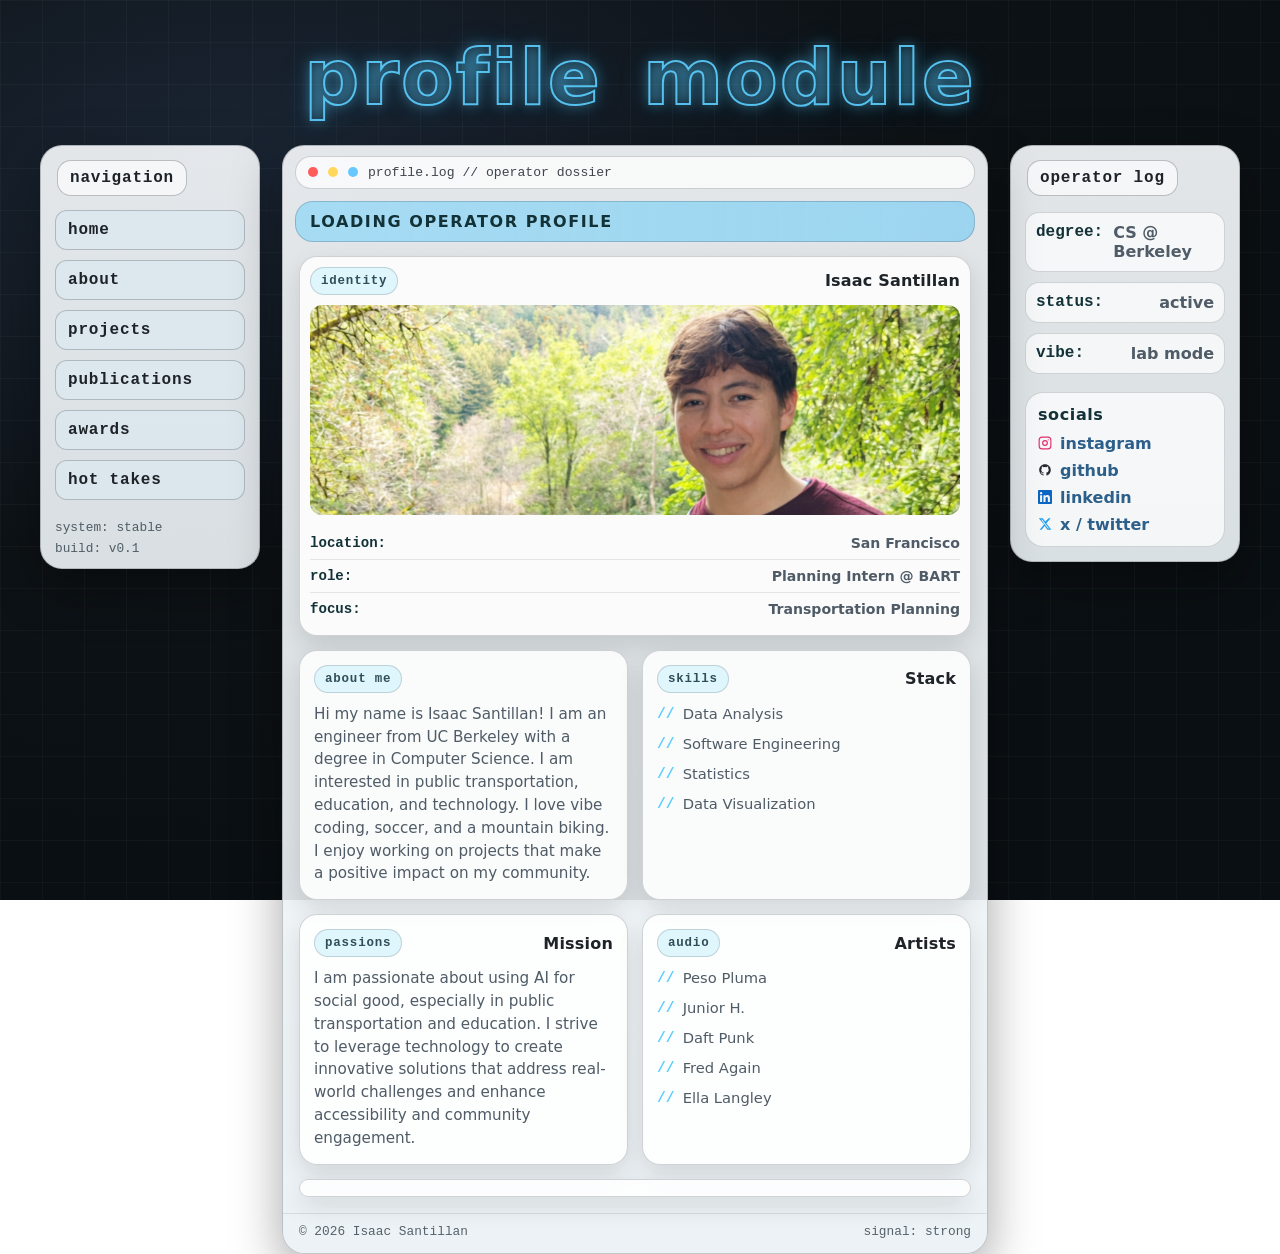
==== about.html @ b4577671 "Add website files" ====
<!doctype html>
<html lang="en">
<head>
  <meta charset="utf-8" />
  <meta name="viewport" content="width=device-width,initial-scale=1" />
  <title>About — Isaac Santillan</title>
  <link rel="stylesheet" href="styles.css" />
  <style>
    .profile-photo {
      width: 100%;
      border-radius: 12px;
      display: block;
      object-fit: cover;
      max-height: 210px;
    }
    .info-row {
      display: flex;
      justify-content: space-between;
      align-items: center;
      padding: 8px 0;
      border-bottom: 1px solid rgba(10,20,28,.10);
      font-size: .88rem;
    }
    .info-row:last-child { border-bottom: none; }
    .info-key {
      font-family: ui-monospace, SFMono-Regular, Menlo, Monaco, Consolas, monospace;
      font-weight: 900;
      color: #123238;
    }
    .info-val { color: var(--muted); font-weight: 700; }
    .slash-list {
      list-style: none;
      padding: 0;
      display: flex;
      flex-direction: column;
      gap: 8px;
      margin-top: 4px;
    }
    .slash-list li {
      display: flex;
      gap: 8px;
      color: var(--muted);
      font-size: .92rem;
      line-height: 1.5;
    }
    .slash-list li::before {
      content: "//";
      font-family: ui-monospace, SFMono-Regular, Menlo, Monaco, Consolas, monospace;
      font-weight: 900;
      color: var(--neon);
      flex-shrink: 0;
    }
    .hike-tile {
      grid-column: span 2;
      padding: 8px;
    }
    .hike-tile img {
      width: 100%;
      max-height: 200px;
      object-fit: cover;
      border-radius: 12px;
      display: block;
    }
  </style>
</head>
<body>
  <div class="bg-grid" aria-hidden="true"></div>

  <header class="hero">
    <h1 class="neon-title" aria-label="Profile Module">
      <span>Profile</span> <span>Module</span>
    </h1>
  </header>

  <main class="layout">

    <!-- LEFT NAV -->
    <aside class="panel nav-panel">
      <div class="panel-head">
        <div class="panel-chip">navigation</div>
      </div>
      <nav class="nav-list">
        <a class="nav-btn" href="index.html">home</a>
        <a class="nav-btn" href="about.html">about</a>
        <a class="nav-btn" href="internships.html">projects</a>
        <a class="nav-btn" href="publications.html">publications</a>
        <a class="nav-btn" href="awards.html">awards</a>
        <a class="nav-btn" href="spotify.html">hot takes</a>
      </nav>
      <div class="nav-footer">
        <div class="tiny">system: stable</div>
        <div class="tiny">build: v0.1</div>
      </div>
    </aside>

    <!-- CENTER CONSOLE -->
    <section class="panel console">
      <div class="console-top">
        <div class="console-strip">
          <span class="dot d1"></span>
          <span class="dot d2"></span>
          <span class="dot d3"></span>
          <span class="strip-text">profile.log // operator dossier</span>
        </div>
        <div class="console-banner">
          <span class="banner-text">LOADING OPERATOR PROFILE</span>
        </div>
      </div>

      <div class="console-body">

        <!-- Identity tile -->
        <article class="tile intro" style="padding:10px;">
          <div class="tile-head">
            <span class="tag">identity</span>
            <span class="title">Isaac Santillan</span>
          </div>
          <img class="profile-photo" src="images/me2.png" alt="Isaac Santillan"
            onerror="this.style.display='none';" />
          <div style="margin-top:12px;">
            <div class="info-row">
              <span class="info-key">location:</span>
              <span class="info-val">San Francisco</span>
            </div>
            <div class="info-row">
              <span class="info-key">role:</span>
              <span class="info-val">Planning Intern @ BART</span>
            </div>
            <div class="info-row">
              <span class="info-key">focus:</span>
              <span class="info-val">Transportation Planning</span>
            </div>
          </div>
        </article>

        <div class="tiles">

          <!-- About Me -->
          <div class="tile">
            <div class="tile-head"><span class="tag">about me</span></div>
            <p class="muted">
              Hi my name is Isaac Santillan! I am an engineer from UC Berkeley with a degree in
              Computer Science. I am interested in public transportation, education, and technology.
              I love vibe coding, soccer, and a mountain biking. I enjoy working on projects that make
              a positive impact on my community.
            </p>
          </div>

          <!-- Skills -->
          <div class="tile">
            <div class="tile-head"><span class="tag">skills</span><span class="title">Stack</span></div>
            <ul class="slash-list">
              <li>Data Analysis</li>
              <li>Software Engineering</li>
              <li>Statistics</li>
              <li>Data Visualization</li>
            </ul>
          </div>

          <!-- Passions -->
          <div class="tile">
            <div class="tile-head"><span class="tag">passions</span><span class="title">Mission</span></div>
            <p class="muted">
              I am passionate about using AI for social good, especially in public transportation and
              education. I strive to leverage technology to create innovative solutions that address
              real-world challenges and enhance accessibility and community engagement.
            </p>
          </div>

          <!-- Favorite Artists -->
          <div class="tile">
            <div class="tile-head"><span class="tag">audio</span><span class="title">Artists</span></div>
            <ul class="slash-list">
              <li>Peso Pluma</li>
              <li>Junior H.</li>
              <li>Daft Punk</li>
              <li>Fred Again</li>
              <li>Ella Langley</li>
            </ul>
          </div>

          <!-- Fun hike photo -->
          <div class="tile hike-tile">
            <img src="images/hike.jpeg" alt="Hiking"
              onerror="this.style.display='none';" />
          </div>

        </div>
      </div>

      <footer class="console-foot">
        <span class="tiny">© <span id="y"></span> Isaac Santillan</span>
        <span class="tiny">signal: strong</span>
      </footer>
    </section>

    <!-- RIGHT STATUS CAPSULE -->
    <aside class="panel status">
      <div class="panel-head">
        <div class="panel-chip">operator log</div>
      </div>

      <div class="status-box">
        <div class="status-row">
          <span class="k">degree:</span>
          <span class="v">CS @ Berkeley</span>
        </div>
        <div class="status-row">
          <span class="k">status:</span>
          <span class="v">active</span>
        </div>
        <div class="status-row">
          <span class="k">vibe:</span>
          <span class="v">lab mode</span>
        </div>
      </div>

      <div class="mini-card">
        <div class="mini-title">socials</div>
        <div class="mini-links">
          <a href="https://www.instagram.com/1saacsantillan/" target="_blank" rel="noopener">
            <svg width="14" height="14" viewBox="0 0 24 24" fill="none" stroke="#E1306C" stroke-width="2" stroke-linecap="round" stroke-linejoin="round" aria-hidden="true"><rect x="2" y="2" width="20" height="20" rx="5"/><circle cx="12" cy="12" r="4"/><circle cx="17.5" cy="6.5" r="1" fill="#E1306C" stroke="none"/></svg>
            instagram
          </a>
          <a href="https://github.com/IsaacASantillan" target="_blank" rel="noopener">
            <svg width="14" height="14" viewBox="0 0 24 24" fill="#24292F" aria-hidden="true"><path d="M12 2C6.477 2 2 6.477 2 12c0 4.418 2.865 8.166 6.839 9.489.5.092.682-.217.682-.482 0-.237-.009-.868-.013-1.703-2.782.604-3.369-1.34-3.369-1.34-.454-1.156-1.11-1.463-1.11-1.463-.908-.62.069-.608.069-.608 1.003.07 1.531 1.03 1.531 1.03.892 1.529 2.341 1.087 2.91.831.092-.646.35-1.086.636-1.336-2.22-.253-4.555-1.11-4.555-4.943 0-1.091.39-1.984 1.029-2.683-.103-.253-.446-1.27.098-2.647 0 0 .84-.269 2.75 1.025A9.578 9.578 0 0 1 12 6.836a9.59 9.59 0 0 1 2.504.337c1.909-1.294 2.747-1.025 2.747-1.025.546 1.377.202 2.394.1 2.647.64.699 1.028 1.592 1.028 2.683 0 3.842-2.339 4.687-4.566 4.935.359.309.678.919.678 1.852 0 1.336-.012 2.415-.012 2.743 0 .267.18.578.688.48C19.138 20.163 22 16.418 22 12c0-5.523-4.477-10-10-10z"/></svg>
            github
          </a>
          <a href="https://www.linkedin.com/in/isaac-santillan-a74495290" target="_blank" rel="noopener">
            <svg width="14" height="14" viewBox="0 0 24 24" fill="#0A66C2" aria-hidden="true"><path d="M20.447 20.452h-3.554v-5.569c0-1.328-.027-3.037-1.852-3.037-1.853 0-2.136 1.445-2.136 2.939v5.667H9.351V9h3.414v1.561h.046c.477-.9 1.637-1.85 3.37-1.85 3.601 0 4.267 2.37 4.267 5.455v6.286zM5.337 7.433a2.062 2.062 0 0 1-2.063-2.065 2.064 2.064 0 1 1 2.063 2.065zm1.782 13.019H3.555V9h3.564v11.452zM22.225 0H1.771C.792 0 0 .774 0 1.729v20.542C0 23.227.792 24 1.771 24h20.451C23.2 24 24 23.227 24 22.271V1.729C24 .774 23.2 0 22.222 0h.003z"/></svg>
            linkedin
          </a>
          <a href="https://x.com/vaquerocache?s=11" target="_blank" rel="noopener">
            <svg width="14" height="14" viewBox="0 0 24 24" fill="#1D9BF0" aria-hidden="true"><path d="M18.244 2.25h3.308l-7.227 8.26 8.502 11.24H16.17l-4.714-6.231-5.401 6.231H2.744l7.737-8.835L1.254 2.25H8.08l4.253 5.622 5.91-5.622zm-1.161 17.52h1.833L7.084 4.126H5.117z"/></svg>
            x / twitter
          </a>
        </div>
      </div>
    </aside>

  </main>

  <script>
    document.getElementById("y").textContent = new Date().getFullYear();
  </script>
</body>
</html>
---- styles.css ----
:root{
  --bg: #0d1216;
  --grid: rgba(255,255,255,.06);
  --panel: rgba(245, 248, 250, .92);
  --panel2: rgba(235, 241, 245, .92);
  --ink: #1e2328;
  --muted: #4f5b66;
  --stroke: rgba(10,20,28,.22);
  --shadow: 0 18px 50px rgba(0,0,0,.35);
  --neon: #5bceff;
  --neon2: #1eb8ff;
  --accent: #2c5f8a;
  --pill: #1a3d5c;
}

*{ box-sizing:border-box; }
html,body{ height:100%; }
body{
  margin:0;
  font-family: ui-sans-serif, system-ui, -apple-system, Segoe UI, Roboto, Arial, sans-serif;
  color: var(--ink);
  background: radial-gradient(1200px 700px at 20% 20%, #1b2635 0%, #0d1216 55%, #0a0f13 100%);
  background-attachment: fixed;
  overflow-x:hidden;
}

.bg-grid{
  position:fixed;
  inset:0;
  background:
    linear-gradient(var(--grid) 1px, transparent 1px) 0 0/42px 42px,
    linear-gradient(90deg, var(--grid) 1px, transparent 1px) 0 0/42px 42px;
  pointer-events:none;
  opacity:.55;
}

.hero{
  padding: 40px 20px 18px;
  display:flex;
  flex-direction:column;
  align-items:center;
  gap:14px;
}

.neon-title{
  margin:0;
  text-align:center;
  font-weight:900;
  letter-spacing: 2px;
  text-transform: lowercase;
  font-size: clamp(44px, 6vw, 78px);
  line-height:1;
  color: transparent;
  -webkit-text-stroke: 2px rgba(91,206,255,.9);
  text-shadow:
    0 0 14px rgba(91,206,255,.45),
    0 0 32px rgba(30,184,255,.18);
}
.neon-title span{ margin: 0 .08em; }

.hero-badge{
  width:min(420px, 92vw);
  border-radius: 22px;
  background: rgba(255,255,255,.10);
  border: 1px solid rgba(255,255,255,.14);
  padding: 12px 14px;
  display:flex;
  justify-content:center;
  align-items:center;
  box-shadow: 0 10px 30px rgba(0,0,0,.25);
  backdrop-filter: blur(6px);
}
.hero-badge img{
  max-width:100%;
  height:auto;
  display:block;
}
.hero-badge.badge-fallback{
  height:72px;
}
.badge-fallback-text{
  display:none;
  color: rgba(255,255,255,.85);
  font-weight:800;
  letter-spacing:1.2px;
}
.hero-badge.badge-fallback .badge-fallback-text{ display:block; }

.layout{
  width:min(1200px, 96vw);
  margin: 10px auto 70px;
  display:grid;
  grid-template-columns: 220px 1fr 230px;
  gap: 22px;
  align-items:start;
}

.panel{
  border-radius: 22px;
  background: linear-gradient(180deg, var(--panel) 0%, var(--panel2) 100%);
  border: 1px solid var(--stroke);
  box-shadow: var(--shadow);
  overflow:hidden;
}

.panel-head{
  padding: 14px 16px 10px;
  display:flex;
  align-items:center;
  justify-content:flex-start;
}
.panel-chip{
  font-family: ui-monospace, SFMono-Regular, Menlo, Monaco, Consolas, "Liberation Mono", monospace;
  font-weight:800;
  text-transform: lowercase;
  letter-spacing: .8px;
  border: 1px solid rgba(10,20,28,.25);
  background: rgba(255,255,255,.65);
  padding: 8px 12px;
  border-radius: 14px;
}

.nav-panel{ padding-bottom: 12px; }
.nav-list{
  padding: 4px 14px 10px;
  display:flex;
  flex-direction:column;
  gap:10px;
}
.nav-btn{
  text-decoration:none;
  color: var(--ink);
  font-family: ui-monospace, SFMono-Regular, Menlo, Monaco, Consolas, "Liberation Mono", monospace;
  font-weight:800;
  text-transform: lowercase;
  letter-spacing: .8px;
  border-radius: 12px;
  padding: 10px 12px;
  border: 1px solid rgba(10,20,28,.22);
  background: rgba(220, 232, 238, .9);
  transition: transform .16s ease, background .16s ease;
}
.nav-btn:hover{
  background: rgba(255,255,255,.96);
  transform: translateX(2px);
}
.nav-footer{
  padding: 10px 14px 0;
  display:flex;
  flex-direction:column;
  gap:6px;
}

.console{
  position:relative;
}
.console-top{
  padding: 10px 12px 0;
}
.console-strip{
  border-radius: 16px;
  background: rgba(255,255,255,.75);
  border: 1px solid rgba(10,20,28,.18);
  display:flex;
  align-items:center;
  gap:10px;
  padding: 8px 12px;
}
.dot{
  width:10px; height:10px; border-radius:999px;
  display:inline-block;
}
.d1{ background:#ff5b5b; }
.d2{ background:#ffd85b; }
.d3{ background:#67c8ff; }
.strip-text{
  font-family: ui-monospace, SFMono-Regular, Menlo, Monaco, Consolas, "Liberation Mono", monospace;
  font-size:.82rem;
  color:#2b3138;
  opacity:.9;
}
.console-banner{
  margin: 12px 0 0;
  border-radius: 18px;
  background: linear-gradient(90deg, rgba(91,206,255,.45), rgba(30,184,255,.35));
  border: 1px solid rgba(10,20,28,.18);
  padding: 10px 14px;
}
.banner-text{
  font-weight:900;
  letter-spacing: 1.6px;
  text-transform: uppercase;
  color:#123238;
}

.console-body{
  padding: 14px 16px 16px;
}

.tile{
  border-radius: 18px;
  border: 1px solid rgba(10,20,28,.18);
  background: rgba(255,255,255,.86);
  padding: 14px 14px;
  box-shadow: 0 10px 24px rgba(0,0,0,.12);
}

.tile-head{
  display:flex;
  align-items:center;
  justify-content:space-between;
  gap:10px;
  margin-bottom:10px;
}
.tag{
  font-family: ui-monospace, SFMono-Regular, Menlo, Monaco, Consolas, "Liberation Mono", monospace;
  font-weight:900;
  font-size:.78rem;
  letter-spacing: .8px;
  text-transform: lowercase;
  color: rgba(30,60,70,.9);
  background: rgba(220, 245, 252, .9);
  border: 1px solid rgba(10,20,28,.16);
  padding: 6px 10px;
  border-radius: 999px;
}
.title{
  font-weight:900;
  letter-spacing: .2px;
}

.intro p{
  margin:0;
  color: var(--muted);
  line-height:1.6;
}
.tile-actions{
  margin-top:12px;
  display:flex;
  gap:10px;
  flex-wrap:wrap;
}
.pill{
  text-decoration:none;
  color:#fff;
  background: var(--pill);
  padding: 9px 12px;
  border-radius: 999px;
  font-weight:900;
  font-size:.82rem;
  letter-spacing:.6px;
  transition: transform .16s ease, filter .16s ease;
}
.pill:hover{ transform: translateY(-1px); filter: brightness(1.05); }
.pill.ghost{
  background: rgba(18, 44, 52, .12);
  color:#123238;
  border: 1px solid rgba(18, 44, 52, .22);
}

.tiles{
  margin-top: 14px;
  display:grid;
  grid-template-columns: repeat(2, minmax(0, 1fr));
  gap: 14px;
}

.link-tile{
  text-decoration:none;
  color: inherit;
  position:relative;
  transition: transform .18s ease, background .18s ease, box-shadow .18s ease;
}
.link-tile:hover{
  transform: scale(1.05);
  background: rgba(255,255,255,.98);
  box-shadow: 0 16px 30px rgba(0,0,0,.18);
}
.muted{
  margin:0;
  color: var(--muted);
  line-height:1.5;
  font-size:.95rem;
}

.meter{
  margin-top: 12px;
  height: 10px;
  border-radius: 999px;
  background: rgba(10,20,28,.10);
  overflow:hidden;
}
.meter span{
  display:block;
  height:100%;
  border-radius:999px;
  background: linear-gradient(90deg, var(--neon), var(--neon2));
}

.notes .log{
  margin:0;
  padding-left: 0;
  list-style:none;
  display:flex;
  flex-direction:column;
  gap:10px;
  color: var(--muted);
  font-size:.95rem;
}
.date{
  font-family: ui-monospace, SFMono-Regular, Menlo, Monaco, Consolas, "Liberation Mono", monospace;
  font-weight:900;
  color:#123238;
  background: rgba(91,206,255,.25);
  padding: 3px 8px;
  border-radius: 999px;
  margin-right:8px;
}

.console-foot{
  padding: 10px 16px 14px;
  display:flex;
  justify-content:space-between;
  gap:12px;
  border-top: 1px solid rgba(10,20,28,.10);
}

.status{
  padding-bottom: 14px;
}
.status-box{
  padding: 6px 14px 8px;
  display:flex;
  flex-direction:column;
  gap:10px;
}
.status-row{
  display:flex;
  justify-content:space-between;
  gap:10px;
  padding: 10px 10px;
  border-radius: 14px;
  border: 1px solid rgba(10,20,28,.16);
  background: rgba(255,255,255,.70);
}
.k{
  font-family: ui-monospace, SFMono-Regular, Menlo, Monaco, Consolas, "Liberation Mono", monospace;
  font-weight:900;
  color:#123238;
}
.v{ color: var(--muted); font-weight:700; }

.mini-card{
  margin: 10px 14px 0;
  padding: 12px 12px;
  border-radius: 18px;
  border: 1px solid rgba(10,20,28,.16);
  background: rgba(255,255,255,.72);
}
.mini-title{
  font-weight:900;
  letter-spacing:.6px;
  text-transform: lowercase;
  margin-bottom: 10px;
  color:#123238;
}
.mini-links{
  display:flex;
  flex-direction:column;
  gap:8px;
}
.mini-links a{
  display: flex;
  align-items: center;
  gap: 8px;
  color: var(--accent);
  font-weight:900;
  text-decoration:none;
}
.mini-links a:hover{ text-decoration:underline; }

.tiny{
  font-family: ui-monospace, SFMono-Regular, Menlo, Monaco, Consolas, "Liberation Mono", monospace;
  font-size:.8rem;
  color: rgba(255,255,255,.75);
}
.panel .tiny{ color: rgba(20,35,45,.7); }

/* Responsive */
@media (max-width: 980px){
  .layout{
    grid-template-columns: 1fr;
  }
  .nav-panel, .status{
    max-width: 720px;
    margin: 0 auto;
  }
  .console{
    max-width: 720px;
    margin: 0 auto;
  }
}
@media (max-width: 560px){
  .tiles{ grid-template-columns: 1fr; }
  .neon-title{ -webkit-text-stroke: 1.5px rgba(91,206,255,.9); }
}
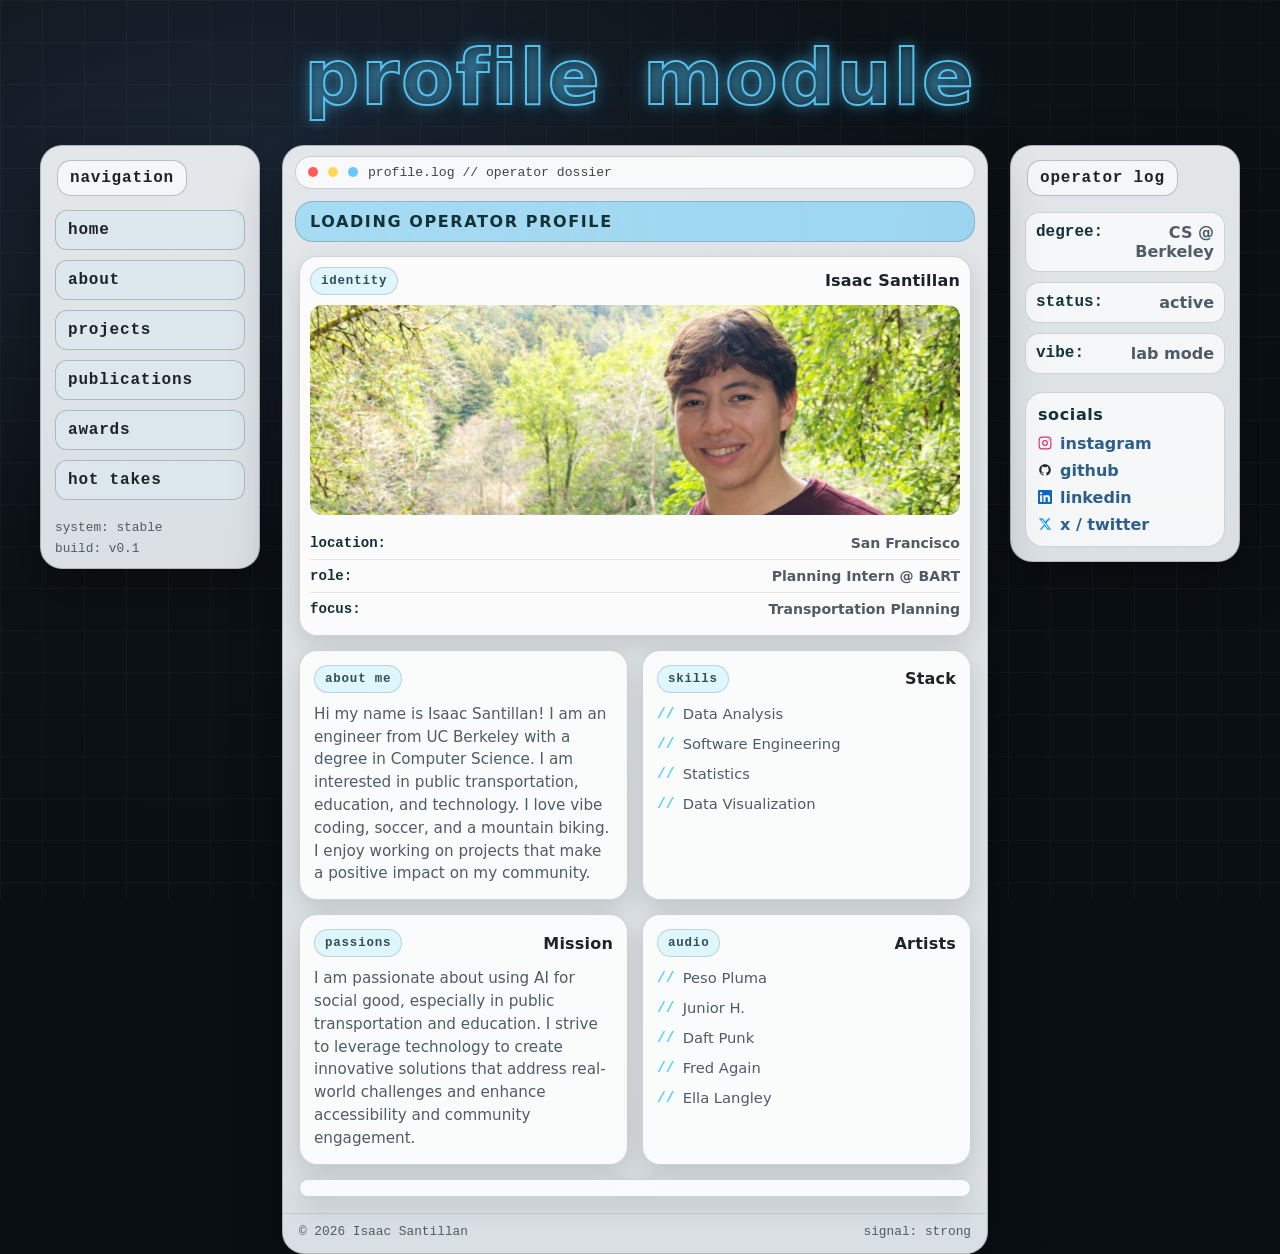
==== commit 5befd9e3: "changed preview image" ====
--- a/about.html
+++ b/about.html
@@ -4,6 +4,12 @@
   <meta charset="utf-8" />
   <meta name="viewport" content="width=device-width,initial-scale=1" />
   <title>About — Isaac Santillan</title>
+  <meta property="og:title" content="Welcome to Computer Scientist — Isaac Santillan" />
+  <meta property="og:image" content="https://isaacasantillan.github.io/isaacwebsite/images/og-preview.svg" />
+  <meta property="og:url" content="https://isaacasantillan.github.io/isaacwebsite/about.html" />
+  <meta property="og:type" content="website" />
+  <meta name="twitter:card" content="summary_large_image" />
+  <meta name="twitter:image" content="https://isaacasantillan.github.io/isaacwebsite/images/og-preview.svg" />
   <link rel="stylesheet" href="styles.css" />
   <style>
     .profile-photo {
--- a/styles.css
+++ b/styles.css
@@ -14,7 +14,7 @@
 }
 
 *{ box-sizing:border-box; }
-html,body{ height:100%; }
+html,body{ height:100%; background-color: #0a0f13; }
 body{
   margin:0;
   font-family: ui-sans-serif, system-ui, -apple-system, Segoe UI, Roboto, Arial, sans-serif;
@@ -22,6 +22,7 @@
   background: radial-gradient(1200px 700px at 20% 20%, #1b2635 0%, #0d1216 55%, #0a0f13 100%);
   background-attachment: fixed;
   overflow-x:hidden;
+  overscroll-behavior: none;
 }
 
 .bg-grid{
@@ -88,7 +89,7 @@
 
 .layout{
   width:min(1200px, 96vw);
-  margin: 10px auto 70px;
+  margin: 10px auto 80px;
   display:grid;
   grid-template-columns: 220px 1fr 230px;
   gap: 22px;
@@ -348,7 +349,7 @@
   font-weight:900;
   color:#123238;
 }
-.v{ color: var(--muted); font-weight:700; }
+.v{ color: var(--muted); font-weight:700; text-align: right; }
 
 .mini-card{
   margin: 10px 14px 0;
